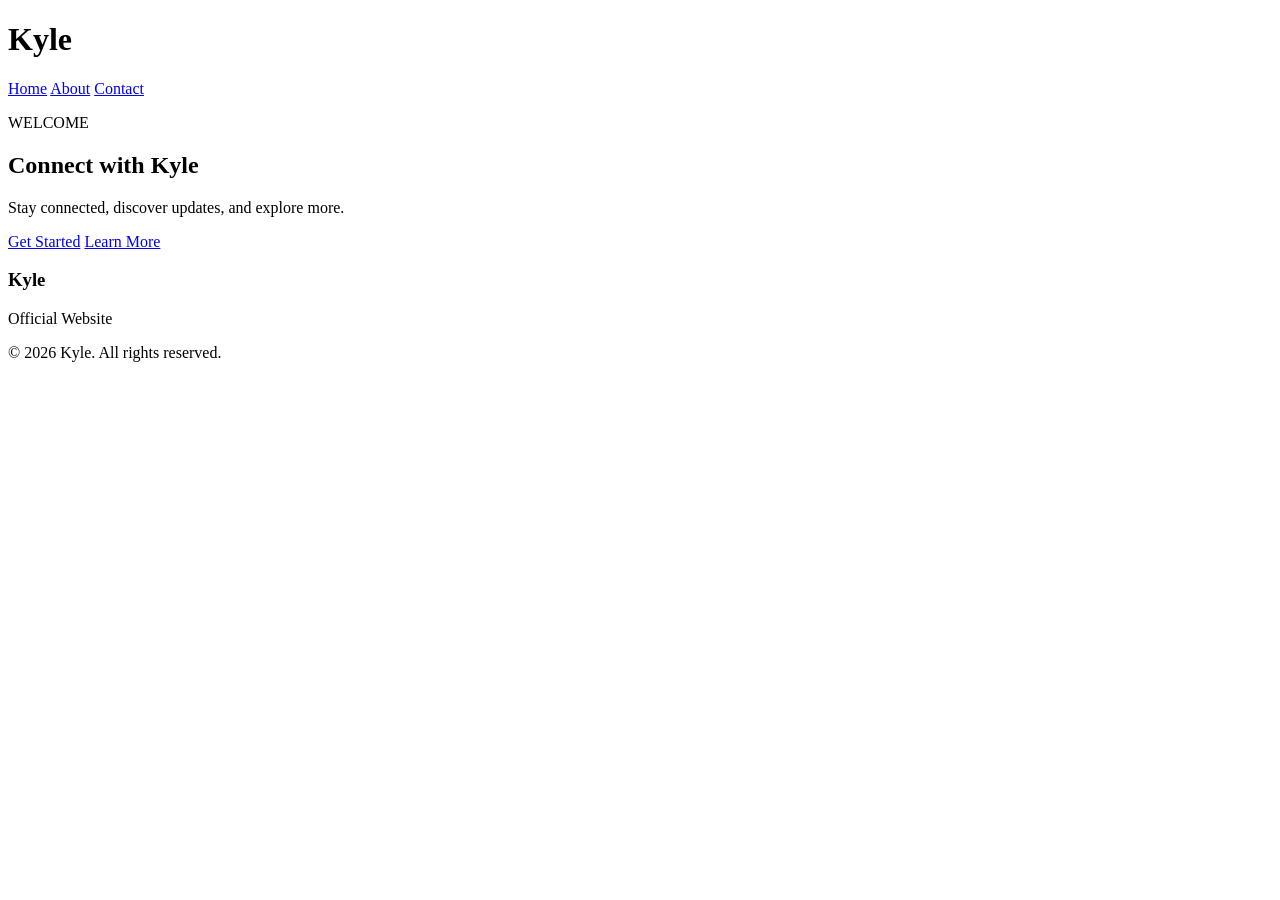
==== index.html @ f7b6e39c "Add initial HTML structure for Kyle's website" ====
<!DOCTYPE html>
<html lang="en">
<head>
  <meta charset="UTF-8">
  <meta name="viewport" content="width=device-width, initial-scale=1.0">
  <title>Kyle</title>
  <link rel="stylesheet" href="style.css">
</head>

<body>

  <header>
    <h1>Kyle</h1>
    <nav>
      <a href="#">Home</a>
      <a href="#">About</a>
      <a href="#">Contact</a>
    </nav>
  </header>

  <main>
    <section class="hero">
      <div class="hero-text">
        <p class="welcome">WELCOME</p>
        <h2>Connect with Kyle</h2>
        <p>
          Stay connected, discover updates, and explore more.
        </p>

        <div class="buttons">
          <a href="#" class="btn primary">Get Started</a>
          <a href="#" class="btn secondary">Learn More</a>
        </div>
      </div>

      <div class="hero-card">
        <div class="circle"></div>
        <h3>Kyle</h3>
        <p>Official Website</p>
      </div>
    </section>
  </main>

  <footer>
    <p>© 2026 Kyle. All rights reserved.</p>
  </footer>

</body>
</html>
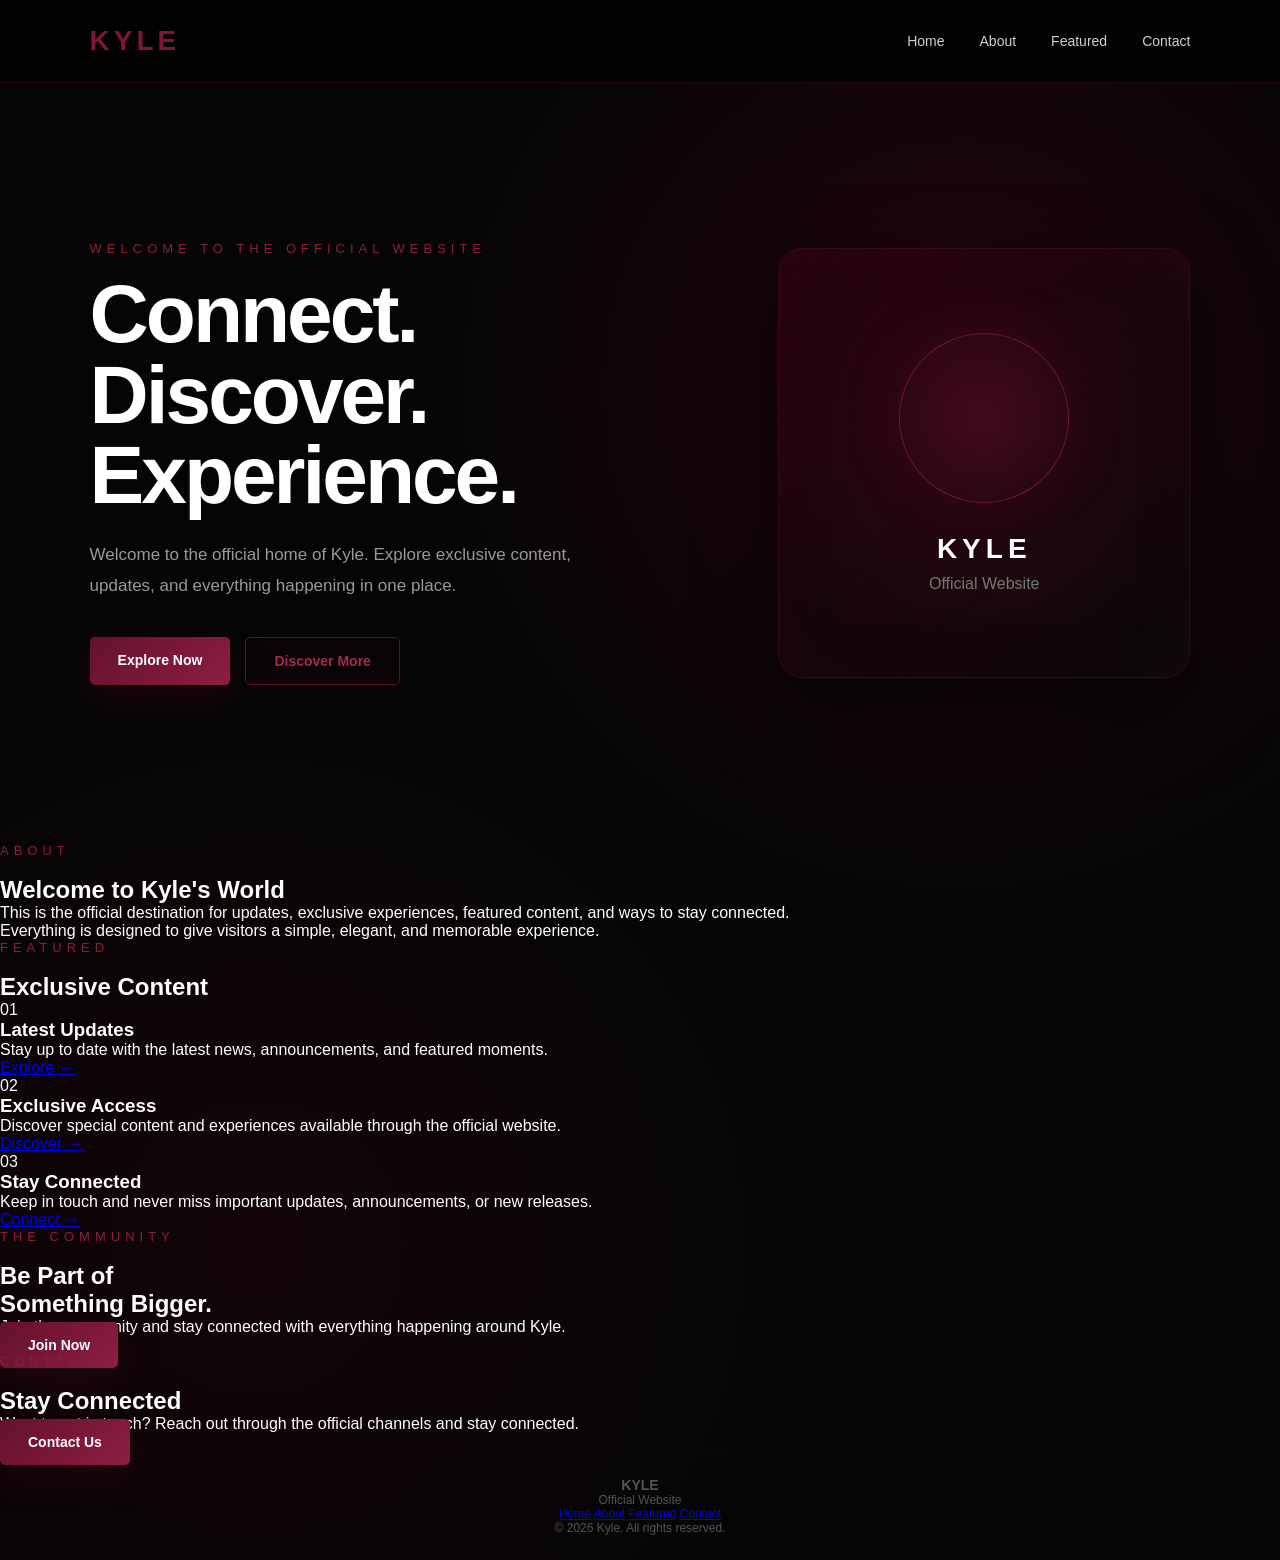
==== commit 522e818c: "Revise index.html for improved SEO and branding Updated the title and added meta description for SEO" ====
--- a/index.html
+++ b/index.html
@@ -3,47 +3,156 @@
 <head>
   <meta charset="UTF-8">
   <meta name="viewport" content="width=device-width, initial-scale=1.0">
-  <title>Kyle</title>
+  <title>Kyle | Official Website</title>
+  <meta
+    name="description"
+    content="Welcome to Kyle's official website."
+  >
   <link rel="stylesheet" href="style.css">
 </head>
-
 <body>
-
+  <!-- HEADER -->
   <header>
-    <h1>Kyle</h1>
+    <h1>KYLE</h1>
     <nav>
-      <a href="#">Home</a>
-      <a href="#">About</a>
-      <a href="#">Contact</a>
+      <a href="#home">Home</a>
+      <a href="#about">About</a>
+      <a href="#featured">Featured</a>
+      <a href="#contact">Contact</a>
     </nav>
   </header>
-
-  <main>
+  <!-- HERO -->
+  <main id="home">
     <section class="hero">
       <div class="hero-text">
-        <p class="welcome">WELCOME</p>
-        <h2>Connect with Kyle</h2>
+        <p class="welcome">WELCOME TO THE OFFICIAL WEBSITE</p>
+        <h2>
+          Connect.<br>
+          Discover.<br>
+          Experience.
+        </h2>
         <p>
-          Stay connected, discover updates, and explore more.
+          Welcome to the official home of Kyle. Explore exclusive
+          content, updates, and everything happening in one place.
         </p>
-
         <div class="buttons">
-          <a href="#" class="btn primary">Get Started</a>
-          <a href="#" class="btn secondary">Learn More</a>
+          <a href="#featured" class="btn primary">
+            Explore Now
+          </a>
+          <a href="#about" class="btn secondary">
+            Discover More
+          </a>
         </div>
       </div>
-
+      <!-- LUXURY PROFILE CARD -->
       <div class="hero-card">
         <div class="circle"></div>
-        <h3>Kyle</h3>
+        <h3>KYLE</h3>
         <p>Official Website</p>
       </div>
     </section>
   </main>
-
+  <!-- ABOUT -->
+  <section id="about" class="content-section">
+    <div class="section-heading">
+      <p class="welcome">ABOUT</p>
+      <h2>Welcome to Kyle's World</h2>
+    </div>
+    <div class="content-card">
+      <p>
+        This is the official destination for updates, exclusive
+        experiences, featured content, and ways to stay connected.
+      </p>
+      <p>
+        Everything is designed to give visitors a simple,
+        elegant, and memorable experience.
+      </p>
+    </div>
+  </section>
+  <!-- FEATURED -->
+  <section id="featured" class="content-section">
+    <div class="section-heading">
+      <p class="welcome">FEATURED</p>
+      <h2>Exclusive Content</h2>
+    </div>
+    <div class="feature-grid">
+      <div class="feature-card">
+        <span>01</span>
+        <h3>Latest Updates</h3>
+        <p>
+          Stay up to date with the latest news, announcements,
+          and featured moments.
+        </p>
+        <a href="#">Explore →</a>
+      </div>
+      <div class="feature-card">
+        <span>02</span>
+        <h3>Exclusive Access</h3>
+        <p>
+          Discover special content and experiences available
+          through the official website.
+        </p>
+        <a href="#">Discover →</a>
+      </div>
+      <div class="feature-card">
+        <span>03</span>
+        <h3>Stay Connected</h3>
+        <p>
+          Keep in touch and never miss important updates,
+          announcements, or new releases.
+        </p>
+        <a href="#contact">Connect →</a>
+      </div>
+    </div>
+  </section>
+  <!-- COMMUNITY -->
+  <section class="community">
+    <div class="community-box">
+      <p class="welcome">THE COMMUNITY</p>
+      <h2>
+        Be Part of<br>
+        Something Bigger.
+      </h2>
+      <p>
+        Join the community and stay connected with everything
+        happening around Kyle.
+      </p>
+      <a href="#contact" class="btn primary">
+        Join Now
+      </a>
+    </div>
+  </section>
+  <!-- CONTACT -->
+  <section id="contact" class="content-section">
+    <div class="section-heading">
+      <p class="welcome">CONTACT</p>
+      <h2>Stay Connected</h2>
+    </div>
+    <div class="contact-card">
+      <p>
+        Want to get in touch? Reach out through the official
+        channels and stay connected.
+      </p>
+      <a href="mailto:contact@example.com" class="btn primary">
+        Contact Us
+      </a>
+    </div>
+  </section>
+  <!-- FOOTER -->
   <footer>
-    <p>© 2026 Kyle. All rights reserved.</p>
+    <h3>KYLE</h3>
+    <p>
+      Official Website
+    </p>
+    <div class="footer-links">
+      <a href="#home">Home</a>
+      <a href="#about">About</a>
+      <a href="#featured">Featured</a>
+      <a href="#contact">Contact</a>
+    </div>
+    <p class="copyright">
+      © 2026 Kyle. All rights reserved.
+    </p>
   </footer>
-
 </body>
 </html>
--- a/style.css
+++ b/style.css
@@ -0,0 +1,237 @@
+* {
+  margin: 0;
+  padding: 0;
+  box-sizing: border-box;
+}
+
+body {
+  font-family: Arial, Helvetica, sans-serif;
+  background:
+    radial-gradient(circle at 75% 25%, rgba(75, 5, 25, 0.45), transparent 35%),
+    radial-gradient(circle at 20% 80%, rgba(45, 3, 18, 0.35), transparent 35%),
+    #050505;
+  color: #fff;
+  min-height: 100vh;
+}
+
+/* HEADER */
+
+header {
+  width: 100%;
+  padding: 25px 7%;
+  display: flex;
+  justify-content: space-between;
+  align-items: center;
+  background: rgba(3, 3, 3, 0.88);
+  border-bottom: 1px solid rgba(105, 15, 45, 0.35);
+  backdrop-filter: blur(18px);
+}
+
+header h1 {
+  font-size: 28px;
+  letter-spacing: 4px;
+  color: #7d1638;
+}
+
+nav {
+  display: flex;
+  gap: 35px;
+}
+
+nav a {
+  color: #d0d0d0;
+  text-decoration: none;
+  font-size: 14px;
+  transition: 0.3s;
+}
+
+nav a:hover {
+  color: #9d244b;
+}
+
+/* HERO */
+
+main {
+  min-height: calc(100vh - 140px);
+  display: flex;
+  align-items: center;
+}
+
+.hero {
+  width: 86%;
+  max-width: 1200px;
+  margin: auto;
+  display: grid;
+  grid-template-columns: 1.2fr 0.8fr;
+  gap: 70px;
+  align-items: center;
+}
+
+.welcome {
+  color: #8e1d43;
+  font-size: 13px;
+  letter-spacing: 5px;
+  margin-bottom: 18px;
+}
+
+.hero h2 {
+  font-size: clamp(48px, 7vw, 82px);
+  line-height: 0.98;
+  margin-bottom: 25px;
+  letter-spacing: -3px;
+}
+
+.hero-text > p:not(.welcome) {
+  max-width: 500px;
+  color: #999;
+  font-size: 17px;
+  line-height: 1.8;
+}
+
+/* BUTTONS */
+
+.buttons {
+  display: flex;
+  gap: 15px;
+  margin-top: 35px;
+}
+
+.btn {
+  text-decoration: none;
+  padding: 15px 28px;
+  border-radius: 5px;
+  font-size: 14px;
+  font-weight: bold;
+  transition: 0.3s;
+}
+
+.primary {
+  background: linear-gradient(135deg, #64112f, #8e1d43);
+  color: #fff;
+  box-shadow: 0 12px 35px rgba(80, 5, 30, 0.35);
+}
+
+.primary:hover {
+  transform: translateY(-3px);
+  box-shadow: 0 18px 40px rgba(100, 10, 40, 0.5);
+}
+
+.secondary {
+  border: 1px solid rgba(126, 22, 56, 0.7);
+  color: #a52a50;
+  background: rgba(80, 5, 30, 0.08);
+}
+
+.secondary:hover {
+  background: rgba(100, 10, 40, 0.18);
+}
+
+/* LUXURY CARD */
+
+.hero-card {
+  position: relative;
+  min-height: 430px;
+  border: 1px solid rgba(100, 15, 40, 0.45);
+  border-radius: 25px;
+  background:
+    linear-gradient(
+      145deg,
+      rgba(70, 5, 25, 0.32),
+      rgba(10, 10, 10, 0.8)
+    );
+  backdrop-filter: blur(20px);
+  display: flex;
+  flex-direction: column;
+  align-items: center;
+  justify-content: center;
+  overflow: hidden;
+  box-shadow:
+    0 30px 80px rgba(0, 0, 0, 0.65),
+    inset 0 0 60px rgba(80, 5, 30, 0.12);
+}
+
+.hero-card::before {
+  content: "";
+  position: absolute;
+  width: 320px;
+  height: 320px;
+  border-radius: 50%;
+  background: rgba(100, 10, 40, 0.12);
+  filter: blur(45px);
+}
+
+.circle {
+  width: 170px;
+  height: 170px;
+  border-radius: 50%;
+  border: 1px solid rgba(145, 30, 65, 0.7);
+  background:
+    radial-gradient(
+      circle,
+      rgba(120, 20, 55, 0.35),
+      rgba(20, 3, 10, 0.1)
+    );
+  box-shadow:
+    0 0 55px rgba(100, 10, 40, 0.25);
+  margin-bottom: 30px;
+  position: relative;
+}
+
+.hero-card h3 {
+  font-size: 28px;
+  letter-spacing: 5px;
+  color: #fff;
+  position: relative;
+}
+
+.hero-card p {
+  color: #777;
+  margin-top: 10px;
+  position: relative;
+}
+
+/* FOOTER */
+
+footer {
+  text-align: center;
+  padding: 25px;
+  color: #555;
+  font-size: 12px;
+  border-top: 1px solid rgba(90, 10, 35, 0.18);
+}
+
+/* MOBILE */
+
+@media (max-width: 800px) {
+
+  header {
+    padding: 20px 5%;
+  }
+
+  nav {
+    gap: 15px;
+  }
+
+  nav a {
+    font-size: 12px;
+  }
+
+  .hero {
+    width: 90%;
+    grid-template-columns: 1fr;
+    gap: 50px;
+    padding: 70px 0;
+  }
+
+  .hero h2 {
+    font-size: 52px;
+  }
+
+  .hero-card {
+    min-height: 350px;
+  }
+
+  .buttons {
+    flex-wrap: wrap;
+  }
+}
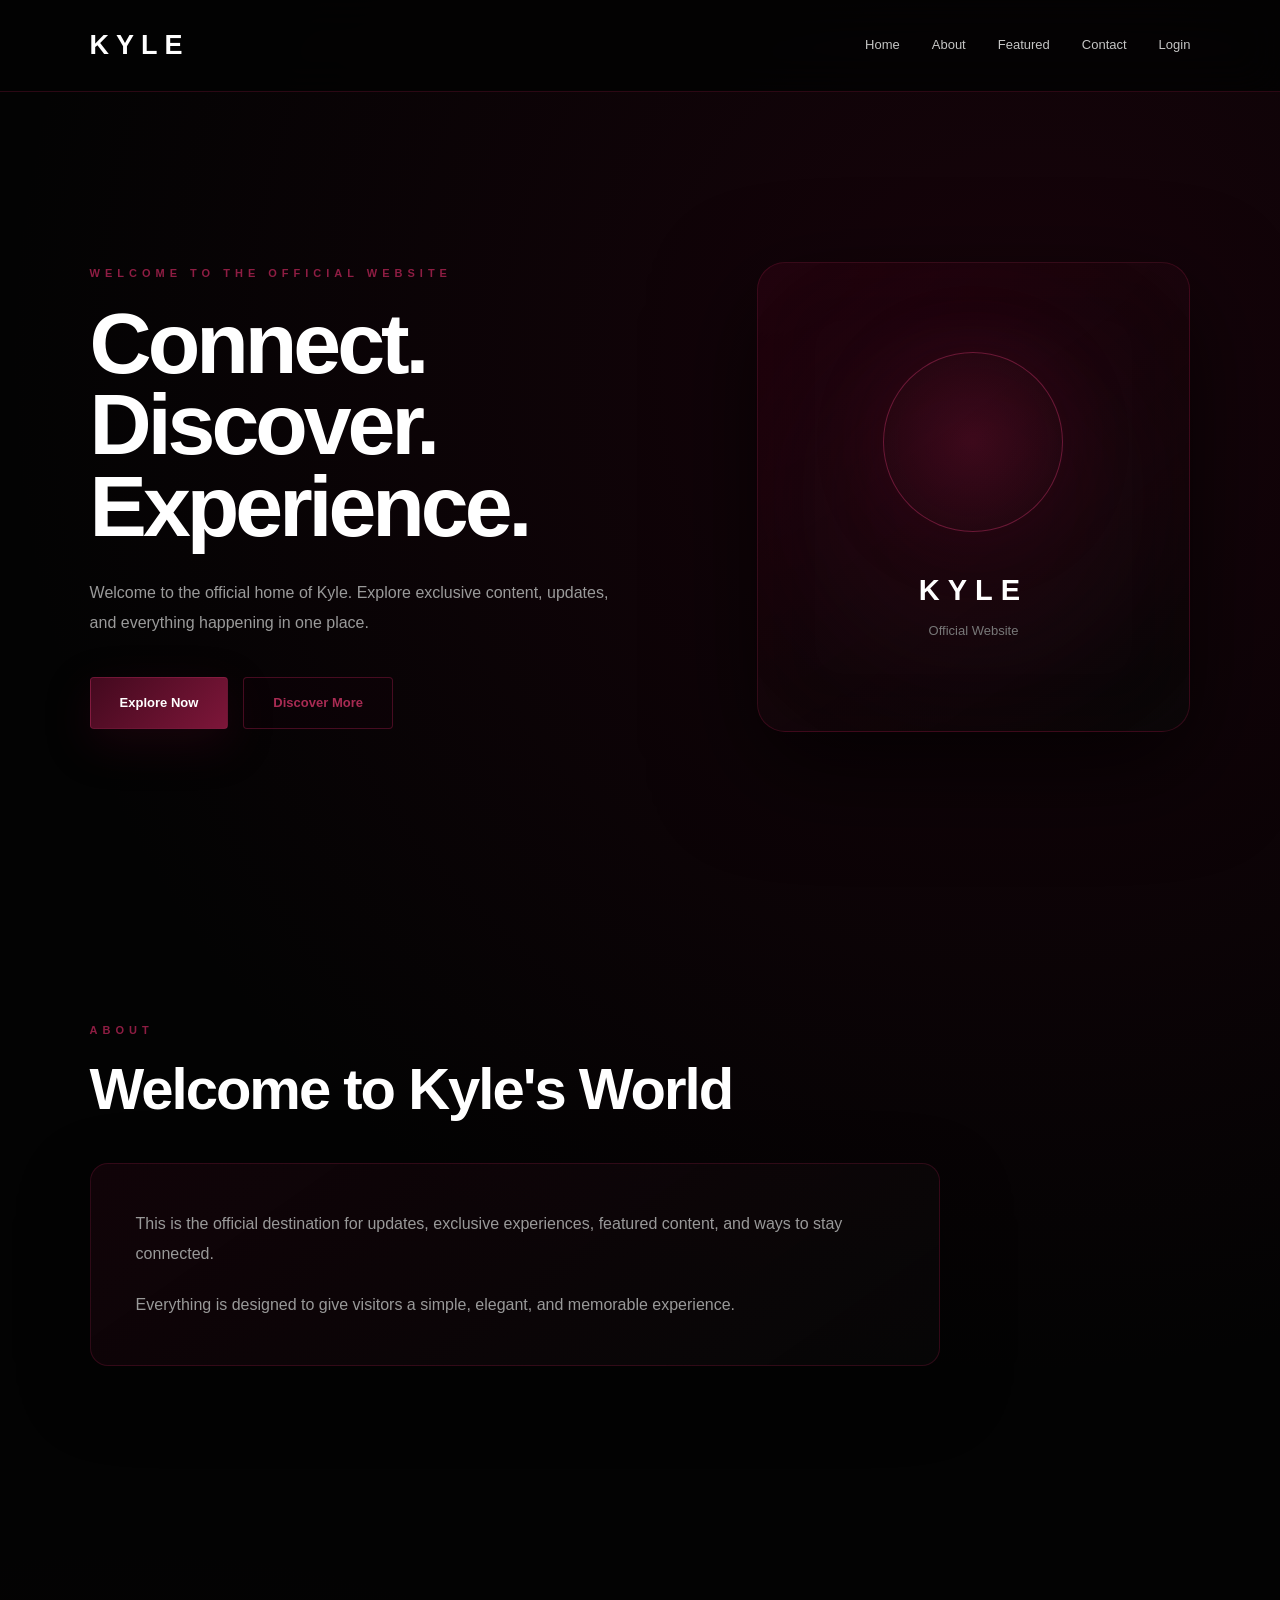
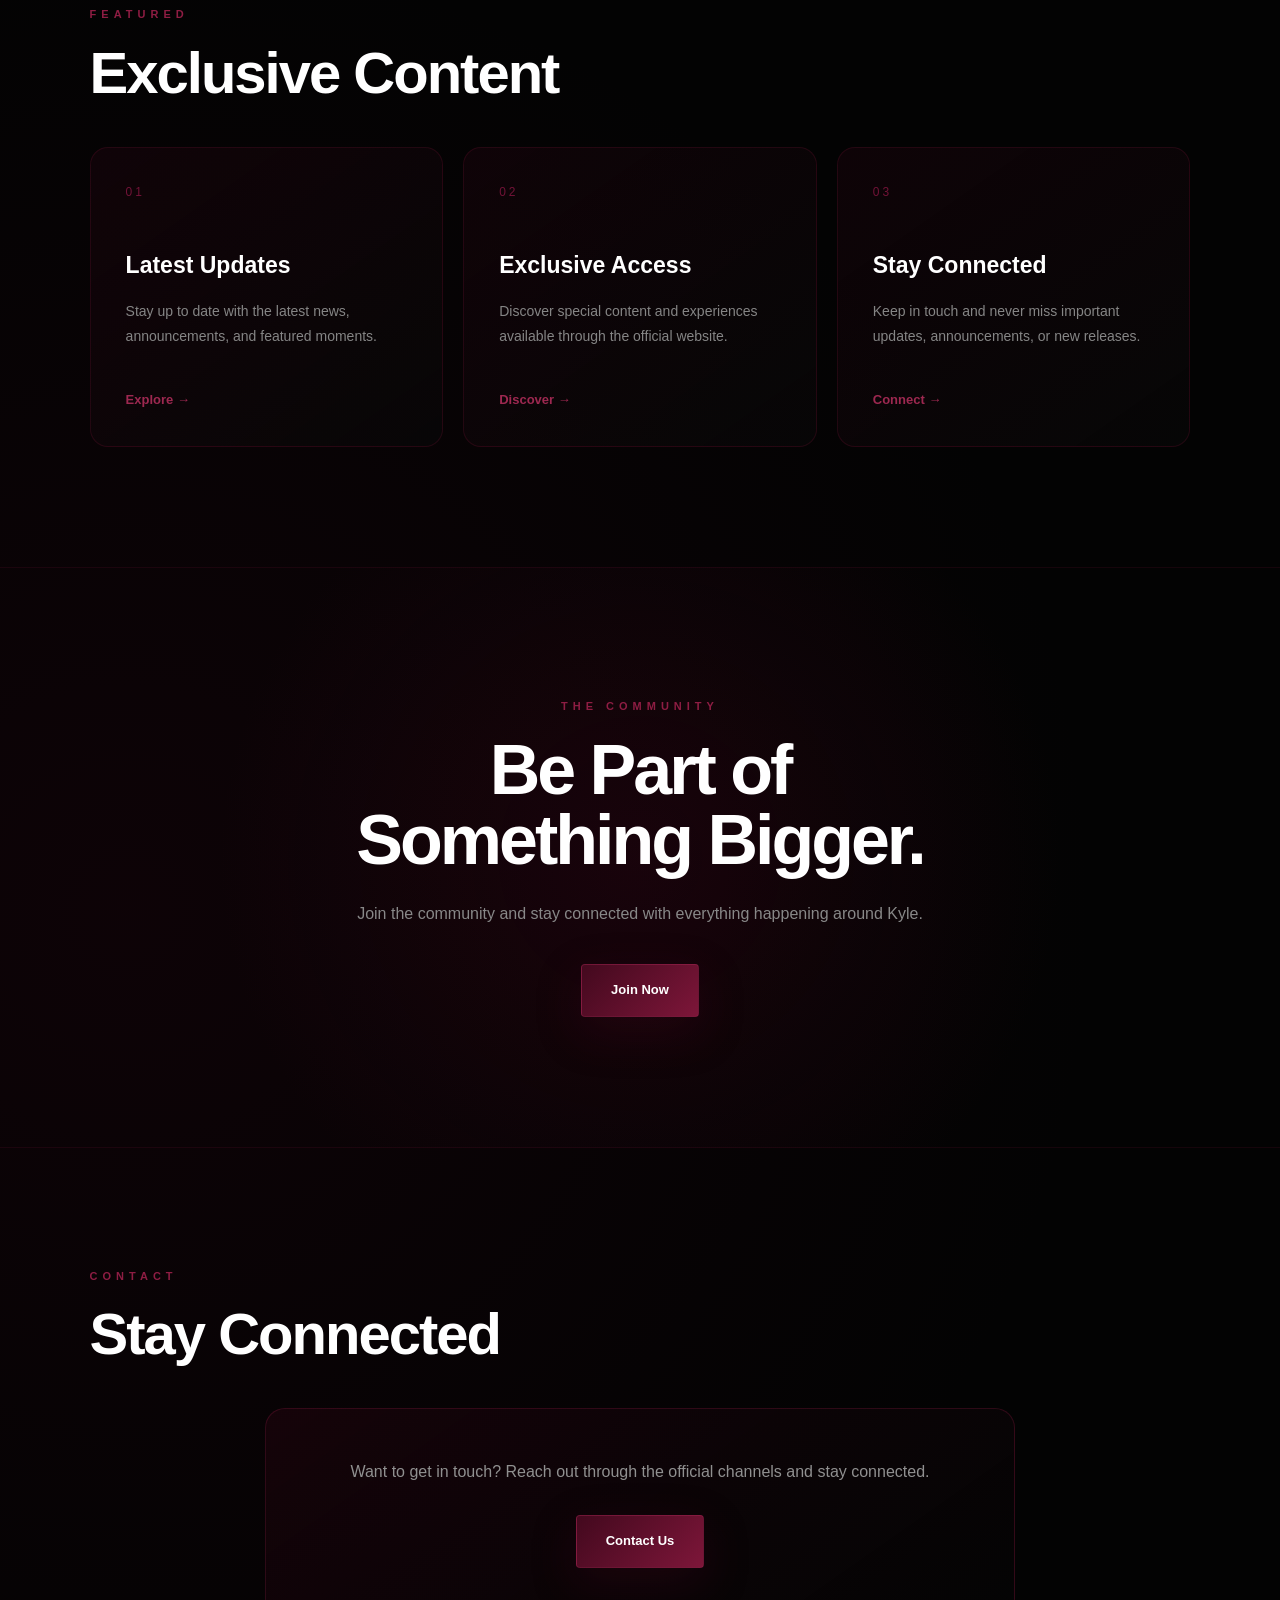
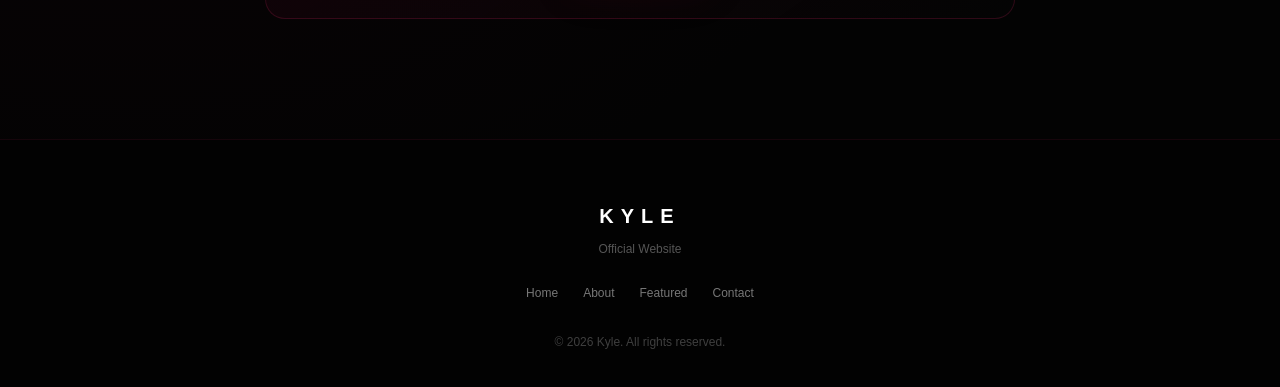
==== commit 184437c4: "Add Login link to navigation" ====
--- a/index.html
+++ b/index.html
@@ -19,6 +19,7 @@
       <a href="#about">About</a>
       <a href="#featured">Featured</a>
       <a href="#contact">Contact</a>
+      <a href="login.html">Login</a>
     </nav>
   </header>
   <!-- HERO -->
--- a/style.css
+++ b/style.css
@@ -2,236 +2,676 @@
   margin: 0;
   padding: 0;
   box-sizing: border-box;
+  scroll-behavior: smooth;
+}
+
+:root {
+  --black: #030303;
+  --black-soft: #080808;
+  --wine: #3d071b;
+  --wine-light: #68112f;
+  --wine-bright: #8d1d45;
+  --text: #ffffff;
+  --muted: #9a9a9a;
+  --border: rgba(120, 20, 55, 0.35);
 }
 
 body {
   font-family: Arial, Helvetica, sans-serif;
   background:
-    radial-gradient(circle at 75% 25%, rgba(75, 5, 25, 0.45), transparent 35%),
-    radial-gradient(circle at 20% 80%, rgba(45, 3, 18, 0.35), transparent 35%),
-    #050505;
-  color: #fff;
-  min-height: 100vh;
-}
-
-/* HEADER */
+    radial-gradient(
+      circle at 80% 10%,
+      rgba(75, 5, 30, 0.28),
+      transparent 30%
+    ),
+    radial-gradient(
+      circle at 10% 70%,
+      rgba(55, 3, 22, 0.2),
+      transparent 35%
+    ),
+    var(--black);
+  color: var(--text);
+  line-height: 1.6;
+  overflow-x: hidden;
+}
+
+/* =========================
+   HEADER
+========================= */
 
 header {
+  position: sticky;
+  top: 0;
+  z-index: 1000;
+
   width: 100%;
-  padding: 25px 7%;
+  padding: 24px 7%;
+
   display: flex;
   justify-content: space-between;
   align-items: center;
+
   background: rgba(3, 3, 3, 0.88);
-  border-bottom: 1px solid rgba(105, 15, 45, 0.35);
-  backdrop-filter: blur(18px);
+  backdrop-filter: blur(20px);
+
+  border-bottom: 1px solid var(--border);
 }
 
 header h1 {
-  font-size: 28px;
-  letter-spacing: 4px;
-  color: #7d1638;
+  color: #ffffff;
+  font-size: 27px;
+  letter-spacing: 7px;
+  font-weight: 700;
 }
 
 nav {
   display: flex;
-  gap: 35px;
+  gap: 32px;
 }
 
 nav a {
-  color: #d0d0d0;
+  color: #c5c5c5;
   text-decoration: none;
-  font-size: 14px;
-  transition: 0.3s;
+  font-size: 13px;
+  transition: 0.3s ease;
 }
 
 nav a:hover {
-  color: #9d244b;
-}
-
-/* HERO */
+  color: #9d2850;
+}
+
+/* =========================
+   HERO
+========================= */
 
 main {
-  min-height: calc(100vh - 140px);
+  min-height: 90vh;
+
   display: flex;
   align-items: center;
 }
 
 .hero {
   width: 86%;
-  max-width: 1200px;
+  max-width: 1250px;
+
   margin: auto;
+
   display: grid;
-  grid-template-columns: 1.2fr 0.8fr;
-  gap: 70px;
+  grid-template-columns: 1.15fr 0.85fr;
+
+  gap: 80px;
   align-items: center;
 }
 
 .welcome {
   color: #8e1d43;
-  font-size: 13px;
+
+  font-size: 11px;
+  font-weight: 700;
+
   letter-spacing: 5px;
-  margin-bottom: 18px;
+
+  margin-bottom: 20px;
 }
 
 .hero h2 {
-  font-size: clamp(48px, 7vw, 82px);
-  line-height: 0.98;
-  margin-bottom: 25px;
-  letter-spacing: -3px;
+  font-size: clamp(48px, 7vw, 86px);
+
+  line-height: 0.95;
+
+  letter-spacing: -4px;
+
+  margin-bottom: 30px;
 }
 
 .hero-text > p:not(.welcome) {
-  max-width: 500px;
-  color: #999;
-  font-size: 17px;
-  line-height: 1.8;
-}
-
-/* BUTTONS */
+  max-width: 520px;
+
+  color: var(--muted);
+
+  font-size: 16px;
+
+  line-height: 1.9;
+}
+
+/* =========================
+   BUTTONS
+========================= */
 
 .buttons {
   display: flex;
   gap: 15px;
-  margin-top: 35px;
+
+  margin-top: 38px;
 }
 
 .btn {
+  display: inline-block;
+
+  padding: 15px 29px;
+
+  border-radius: 4px;
+
   text-decoration: none;
-  padding: 15px 28px;
-  border-radius: 5px;
-  font-size: 14px;
-  font-weight: bold;
-  transition: 0.3s;
+
+  font-size: 13px;
+  font-weight: 700;
+
+  transition: 0.35s ease;
 }
 
 .primary {
-  background: linear-gradient(135deg, #64112f, #8e1d43);
-  color: #fff;
-  box-shadow: 0 12px 35px rgba(80, 5, 30, 0.35);
+  color: white;
+
+  background:
+    linear-gradient(
+      135deg,
+      #43091e,
+      #7d1639
+    );
+
+  border: 1px solid rgba(145, 35, 75, 0.45);
+
+  box-shadow:
+    0 15px 45px rgba(70, 5, 30, 0.3);
 }
 
 .primary:hover {
-  transform: translateY(-3px);
-  box-shadow: 0 18px 40px rgba(100, 10, 40, 0.5);
+  transform: translateY(-4px);
+
+  background:
+    linear-gradient(
+      135deg,
+      #5a0c28,
+      #941e49
+    );
+
+  box-shadow:
+    0 20px 55px rgba(100, 10, 45, 0.4);
 }
 
 .secondary {
-  border: 1px solid rgba(126, 22, 56, 0.7);
-  color: #a52a50;
-  background: rgba(80, 5, 30, 0.08);
+  color: #a82b53;
+
+  background: rgba(60, 5, 25, 0.08);
+
+  border: 1px solid rgba(120, 20, 55, 0.55);
 }
 
 .secondary:hover {
-  background: rgba(100, 10, 40, 0.18);
-}
-
-/* LUXURY CARD */
+  background: rgba(100, 10, 45, 0.16);
+
+  transform: translateY(-4px);
+}
+
+/* =========================
+   HERO CARD
+========================= */
 
 .hero-card {
+  min-height: 470px;
+
   position: relative;
-  min-height: 430px;
-  border: 1px solid rgba(100, 15, 40, 0.45);
-  border-radius: 25px;
+
+  display: flex;
+  flex-direction: column;
+
+  justify-content: center;
+  align-items: center;
+
+  overflow: hidden;
+
+  border-radius: 28px;
+
+  border: 1px solid rgba(115, 18, 52, 0.4);
+
   background:
     linear-gradient(
       145deg,
-      rgba(70, 5, 25, 0.32),
-      rgba(10, 10, 10, 0.8)
-    );
-  backdrop-filter: blur(20px);
+      rgba(75, 5, 30, 0.25),
+      rgba(8, 8, 8, 0.9)
+    );
+
+  box-shadow:
+    0 35px 100px rgba(0, 0, 0, 0.7),
+    inset 0 0 70px rgba(75, 5, 30, 0.08);
+}
+
+.hero-card::before {
+  content: "";
+
+  position: absolute;
+
+  width: 350px;
+  height: 350px;
+
+  border-radius: 50%;
+
+  background: rgba(100, 10, 45, 0.12);
+
+  filter: blur(55px);
+}
+
+.circle {
+  width: 180px;
+  height: 180px;
+
+  border-radius: 50%;
+
+  position: relative;
+
+  margin-bottom: 35px;
+
+  border: 1px solid rgba(145, 35, 75, 0.65);
+
+  background:
+    radial-gradient(
+      circle,
+      rgba(115, 18, 52, 0.35),
+      rgba(5, 5, 5, 0.1)
+    );
+
+  box-shadow:
+    0 0 70px rgba(100, 10, 45, 0.22);
+}
+
+.hero-card h3 {
+  position: relative;
+
+  font-size: 29px;
+
+  letter-spacing: 8px;
+}
+
+.hero-card p {
+  position: relative;
+
+  color: #777;
+
+  margin-top: 8px;
+
+  font-size: 13px;
+}
+
+/* =========================
+   GENERAL SECTIONS
+========================= */
+
+.content-section {
+  width: 86%;
+  max-width: 1200px;
+
+  margin: auto;
+
+  padding: 120px 0;
+}
+
+.section-heading {
+  margin-bottom: 45px;
+}
+
+.section-heading h2 {
+  font-size: clamp(35px, 5vw, 58px);
+
+  letter-spacing: -2px;
+
+  line-height: 1;
+}
+
+/* =========================
+   ABOUT CARD
+========================= */
+
+.content-card {
+  max-width: 850px;
+
+  padding: 45px;
+
+  border-radius: 18px;
+
+  background:
+    linear-gradient(
+      145deg,
+      rgba(65, 5, 27, 0.22),
+      rgba(8, 8, 8, 0.75)
+    );
+
+  border: 1px solid var(--border);
+
+  box-shadow:
+    0 25px 70px rgba(0, 0, 0, 0.4);
+}
+
+.content-card p {
+  color: #999;
+
+  font-size: 16px;
+
+  line-height: 1.9;
+
+  margin-bottom: 20px;
+}
+
+.content-card p:last-child {
+  margin-bottom: 0;
+}
+
+/* =========================
+   FEATURE GRID
+========================= */
+
+.feature-grid {
+  display: grid;
+
+  grid-template-columns:
+    repeat(3, 1fr);
+
+  gap: 20px;
+}
+
+.feature-card {
+  min-height: 300px;
+
+  padding: 35px;
+
   display: flex;
   flex-direction: column;
-  align-items: center;
+
+  border-radius: 18px;
+
+  background:
+    linear-gradient(
+      145deg,
+      rgba(60, 5, 25, 0.2),
+      rgba(8, 8, 8, 0.75)
+    );
+
+  border: 1px solid rgba(100, 15, 45, 0.3);
+
+  transition: 0.35s ease;
+}
+
+.feature-card:hover {
+  transform: translateY(-8px);
+
+  border-color:
+    rgba(140, 30, 70, 0.6);
+
+  box-shadow:
+    0 25px 70px rgba(55, 3, 25, 0.3);
+}
+
+.feature-card span {
+  color: #711337;
+
+  font-size: 12px;
+
+  letter-spacing: 3px;
+
+  margin-bottom: 45px;
+}
+
+.feature-card h3 {
+  font-size: 23px;
+
+  margin-bottom: 15px;
+}
+
+.feature-card p {
+  color: #858585;
+
+  font-size: 14px;
+
+  line-height: 1.8;
+
+  margin-bottom: 25px;
+}
+
+.feature-card a {
+  margin-top: auto;
+
+  color: #9d2850;
+
+  text-decoration: none;
+
+  font-size: 13px;
+
+  font-weight: bold;
+}
+
+/* =========================
+   COMMUNITY
+========================= */
+
+.community {
+  width: 100%;
+
+  padding: 130px 7%;
+
+  background:
+    radial-gradient(
+      circle at center,
+      rgba(75, 5, 30, 0.25),
+      transparent 60%
+    );
+
+  border-top:
+    1px solid rgba(100, 15, 45, 0.2);
+
+  border-bottom:
+    1px solid rgba(100, 15, 45, 0.2);
+}
+
+.community-box {
+  max-width: 900px;
+
+  margin: auto;
+
+  text-align: center;
+}
+
+.community-box h2 {
+  font-size: clamp(42px, 6vw, 70px);
+
+  line-height: 1;
+
+  letter-spacing: -3px;
+
+  margin-bottom: 25px;
+}
+
+.community-box > p:not(.welcome) {
+  max-width: 600px;
+
+  margin: 0 auto 35px;
+
+  color: #888;
+
+  line-height: 1.8;
+}
+
+/* =========================
+   CONTACT
+========================= */
+
+.contact-card {
+  max-width: 750px;
+
+  padding: 50px;
+
+  text-align: center;
+
+  margin: auto;
+
+  border-radius: 20px;
+
+  background:
+    linear-gradient(
+      145deg,
+      rgba(70, 5, 28, 0.22),
+      rgba(5, 5, 5, 0.8)
+    );
+
+  border: 1px solid var(--border);
+}
+
+.contact-card p {
+  color: #909090;
+
+  margin-bottom: 30px;
+}
+
+/* =========================
+   FOOTER
+========================= */
+
+footer {
+  padding: 60px 7% 35px;
+
+  text-align: center;
+
+  background: #020202;
+
+  border-top:
+    1px solid rgba(100, 15, 45, 0.2);
+}
+
+footer h3 {
+  letter-spacing: 7px;
+
+  font-size: 20px;
+
+  margin-bottom: 8px;
+}
+
+footer > p {
+  color: #555;
+
+  font-size: 12px;
+}
+
+.footer-links {
+  display: flex;
+
   justify-content: center;
-  overflow: hidden;
-  box-shadow:
-    0 30px 80px rgba(0, 0, 0, 0.65),
-    inset 0 0 60px rgba(80, 5, 30, 0.12);
-}
-
-.hero-card::before {
-  content: "";
-  position: absolute;
-  width: 320px;
-  height: 320px;
-  border-radius: 50%;
-  background: rgba(100, 10, 40, 0.12);
-  filter: blur(45px);
-}
-
-.circle {
-  width: 170px;
-  height: 170px;
-  border-radius: 50%;
-  border: 1px solid rgba(145, 30, 65, 0.7);
-  background:
-    radial-gradient(
-      circle,
-      rgba(120, 20, 55, 0.35),
-      rgba(20, 3, 10, 0.1)
-    );
-  box-shadow:
-    0 0 55px rgba(100, 10, 40, 0.25);
-  margin-bottom: 30px;
-  position: relative;
-}
-
-.hero-card h3 {
-  font-size: 28px;
-  letter-spacing: 5px;
-  color: #fff;
-  position: relative;
-}
-
-.hero-card p {
+
+  gap: 25px;
+
+  margin: 25px 0;
+}
+
+.footer-links a {
   color: #777;
-  margin-top: 10px;
-  position: relative;
-}
-
-/* FOOTER */
-
-footer {
-  text-align: center;
-  padding: 25px;
-  color: #555;
+
   font-size: 12px;
-  border-top: 1px solid rgba(90, 10, 35, 0.18);
-}
-
-/* MOBILE */
-
-@media (max-width: 800px) {
+
+  text-decoration: none;
+
+  transition: 0.3s;
+}
+
+.footer-links a:hover {
+  color: #9d2850;
+}
+
+footer .copyright {
+  color: #3f3f3f;
+
+  margin-top: 30px;
+}
+
+/* =========================
+   MOBILE
+========================= */
+
+@media (max-width: 850px) {
 
   header {
     padding: 20px 5%;
   }
 
+  header h1 {
+    font-size: 21px;
+
+    letter-spacing: 5px;
+  }
+
   nav {
     gap: 15px;
   }
 
   nav a {
-    font-size: 12px;
+    font-size: 11px;
+  }
+
+  main {
+    min-height: auto;
   }
 
   .hero {
     width: 90%;
+
     grid-template-columns: 1fr;
-    gap: 50px;
-    padding: 70px 0;
+
+    gap: 55px;
+
+    padding: 90px 0;
   }
 
   .hero h2 {
-    font-size: 52px;
+    font-size: 54px;
+
+    letter-spacing: -3px;
   }
 
   .hero-card {
-    min-height: 350px;
+    min-height: 380px;
+  }
+
+  .content-section {
+    width: 90%;
+
+    padding: 90px 0;
+  }
+
+  .feature-grid {
+    grid-template-columns: 1fr;
+  }
+
+  .community {
+    padding: 100px 5%;
+  }
+
+  .contact-card {
+    padding: 35px 25px;
+  }
+}
+
+/* =========================
+   SMALL PHONES
+========================= */
+
+@media (max-width: 500px) {
+
+  nav a:nth-child(3),
+  nav a:nth-child(4) {
+    display: none;
+  }
+
+  .hero h2 {
+    font-size: 46px;
   }
 
   .buttons {
-    flex-wrap: wrap;
-  }
-}
+    flex-direction: column;
+  }
+
+  .btn {
+    text-align: center;
+  }
+
+  .content-card {
+    padding: 30px;
+  }
+}
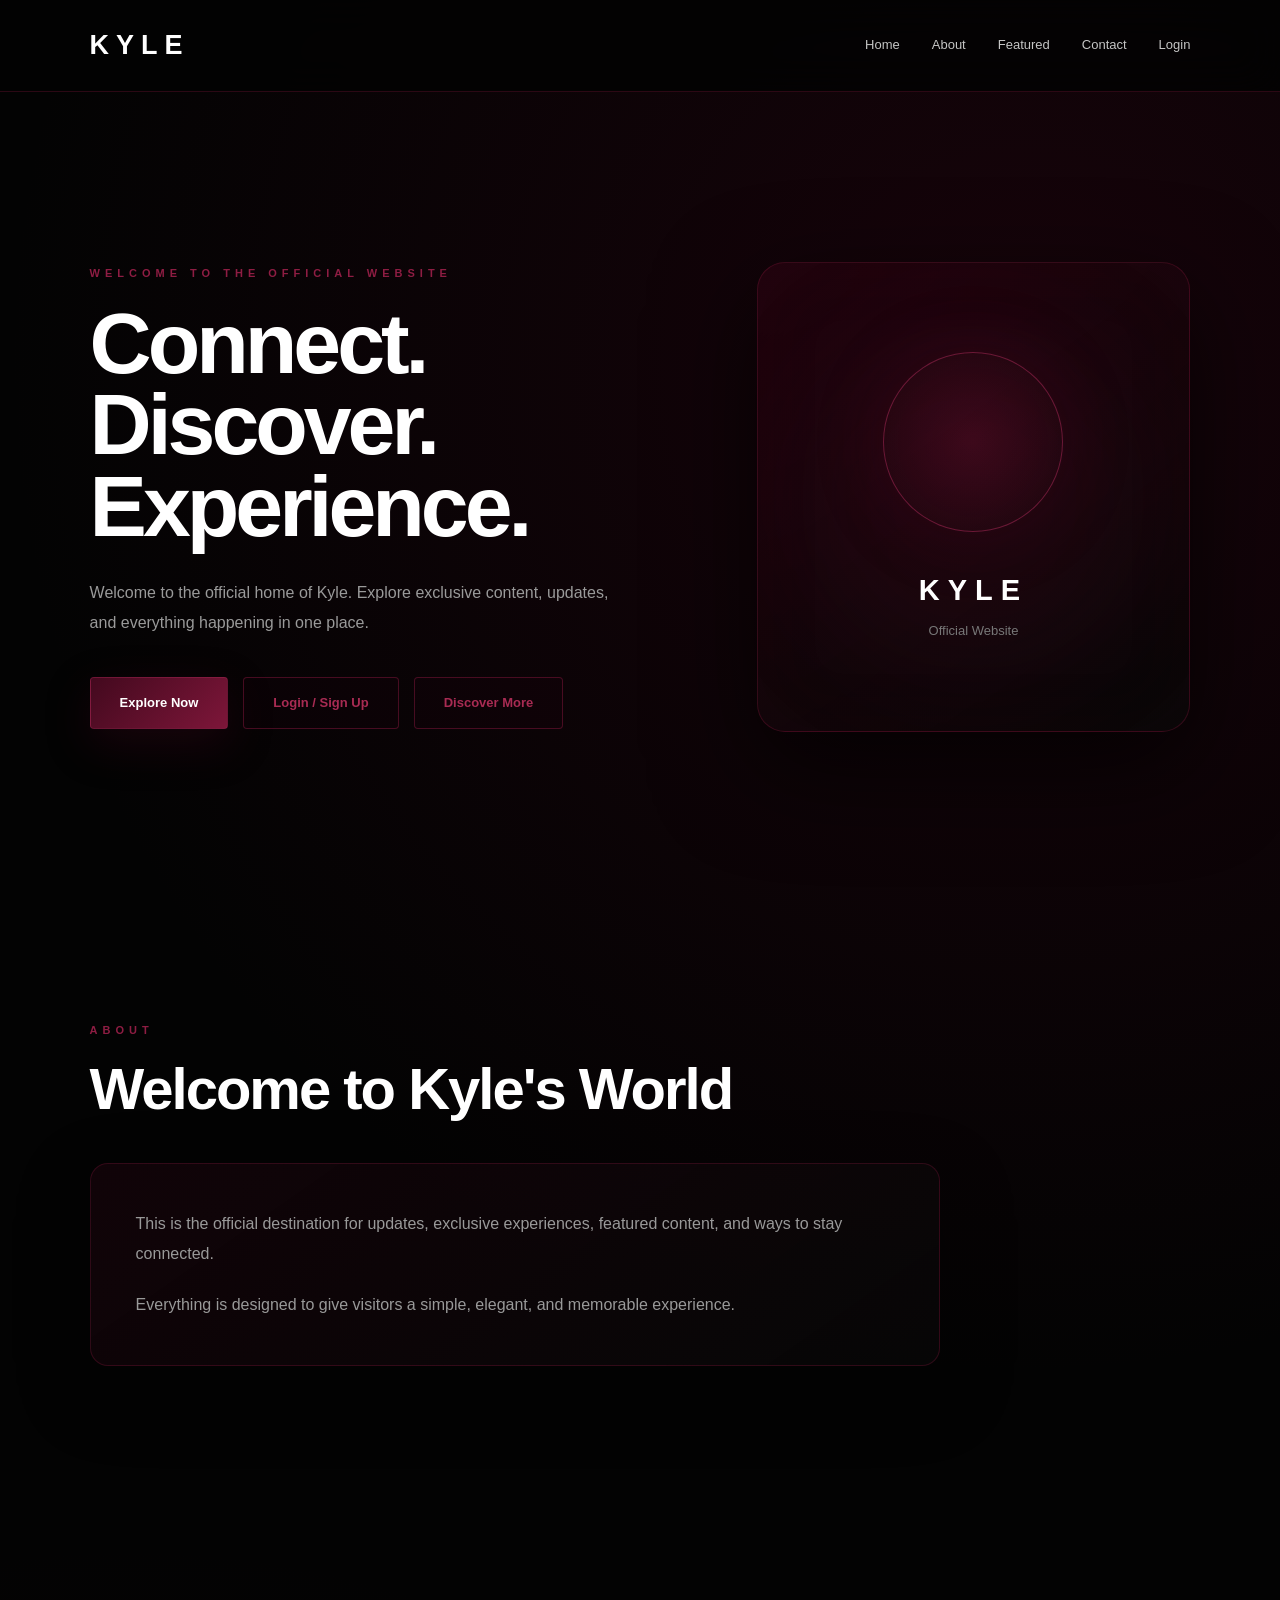
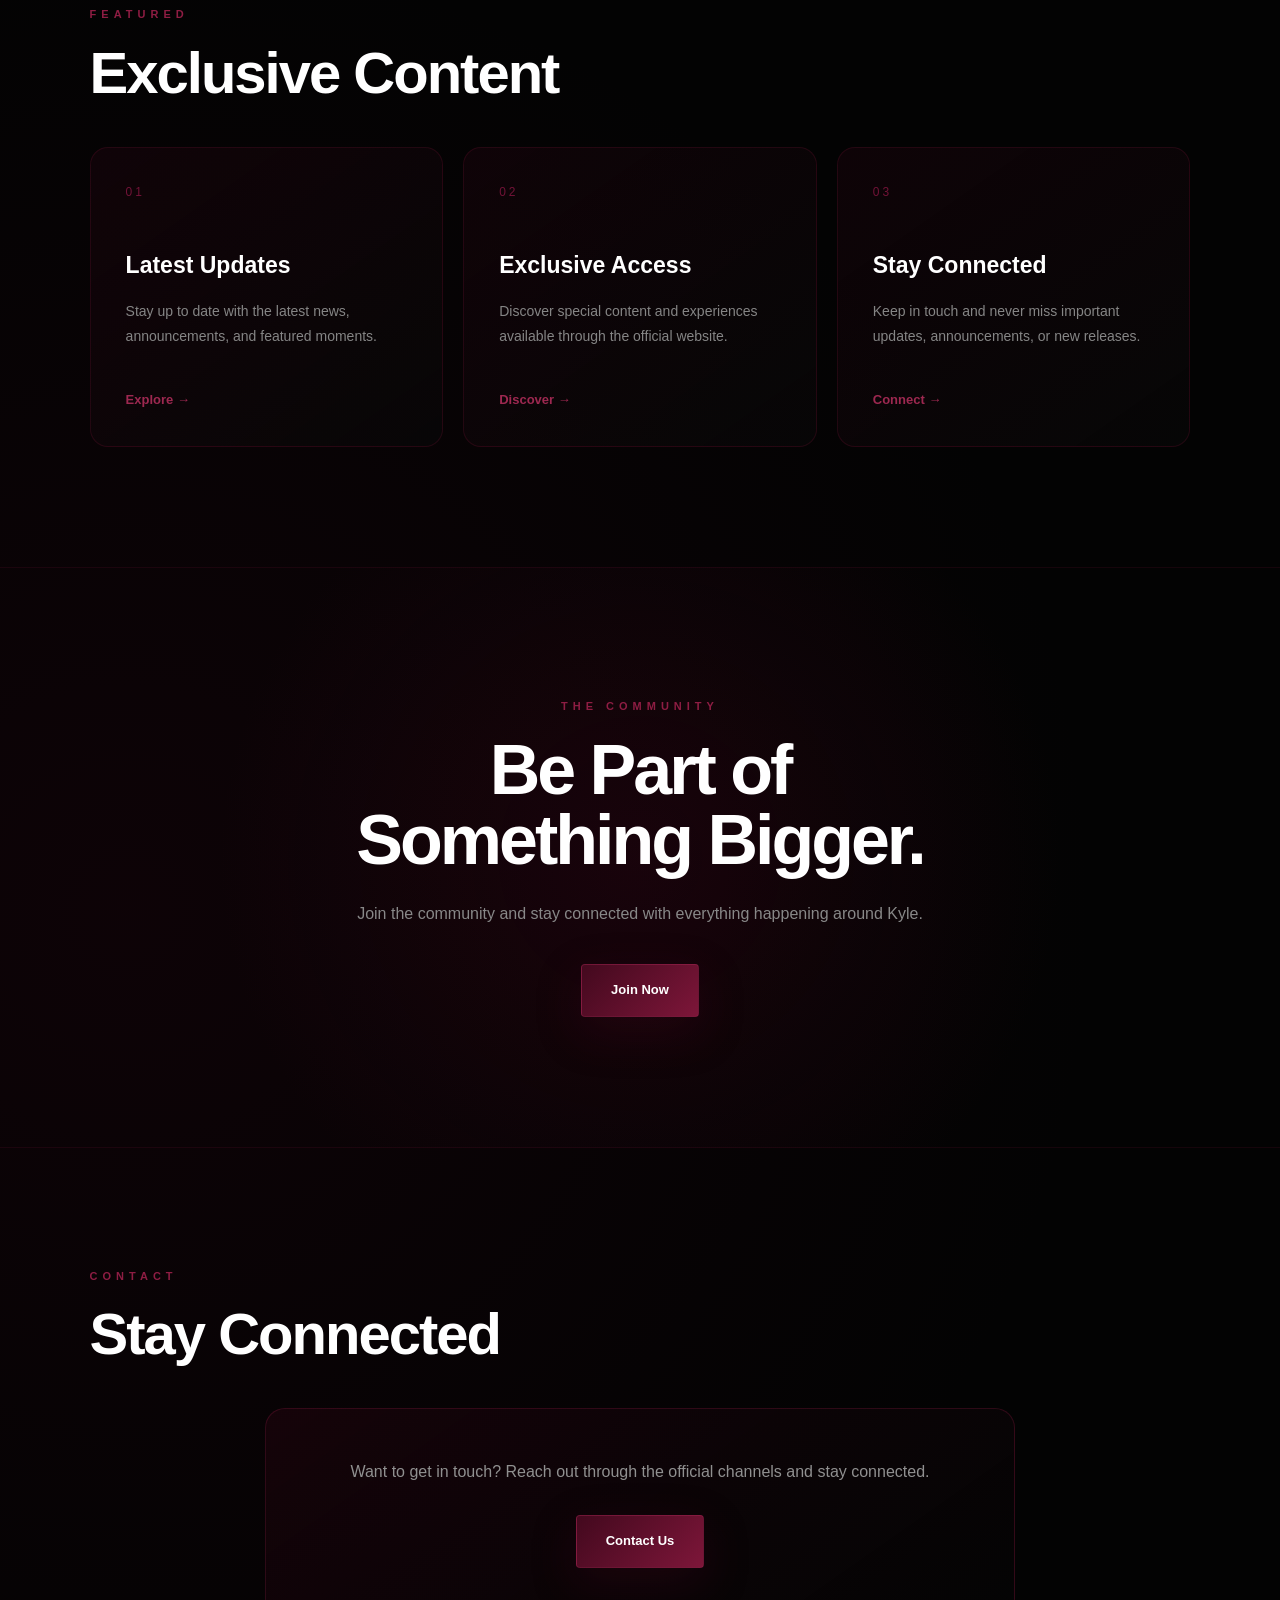
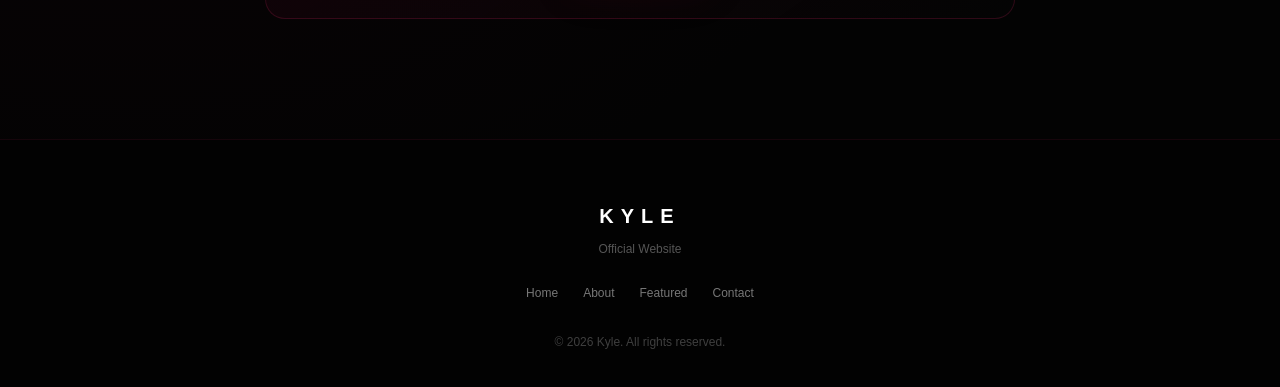
==== commit 6af3c5b2: "Add Login / Sign Up button to index.html" ====
--- a/index.html
+++ b/index.html
@@ -40,6 +40,9 @@
           <a href="#featured" class="btn primary">
             Explore Now
           </a>
+          <a href="login.html" class="btn secondary">
+  Login / Sign Up
+</a>
           <a href="#about" class="btn secondary">
             Discover More
           </a>
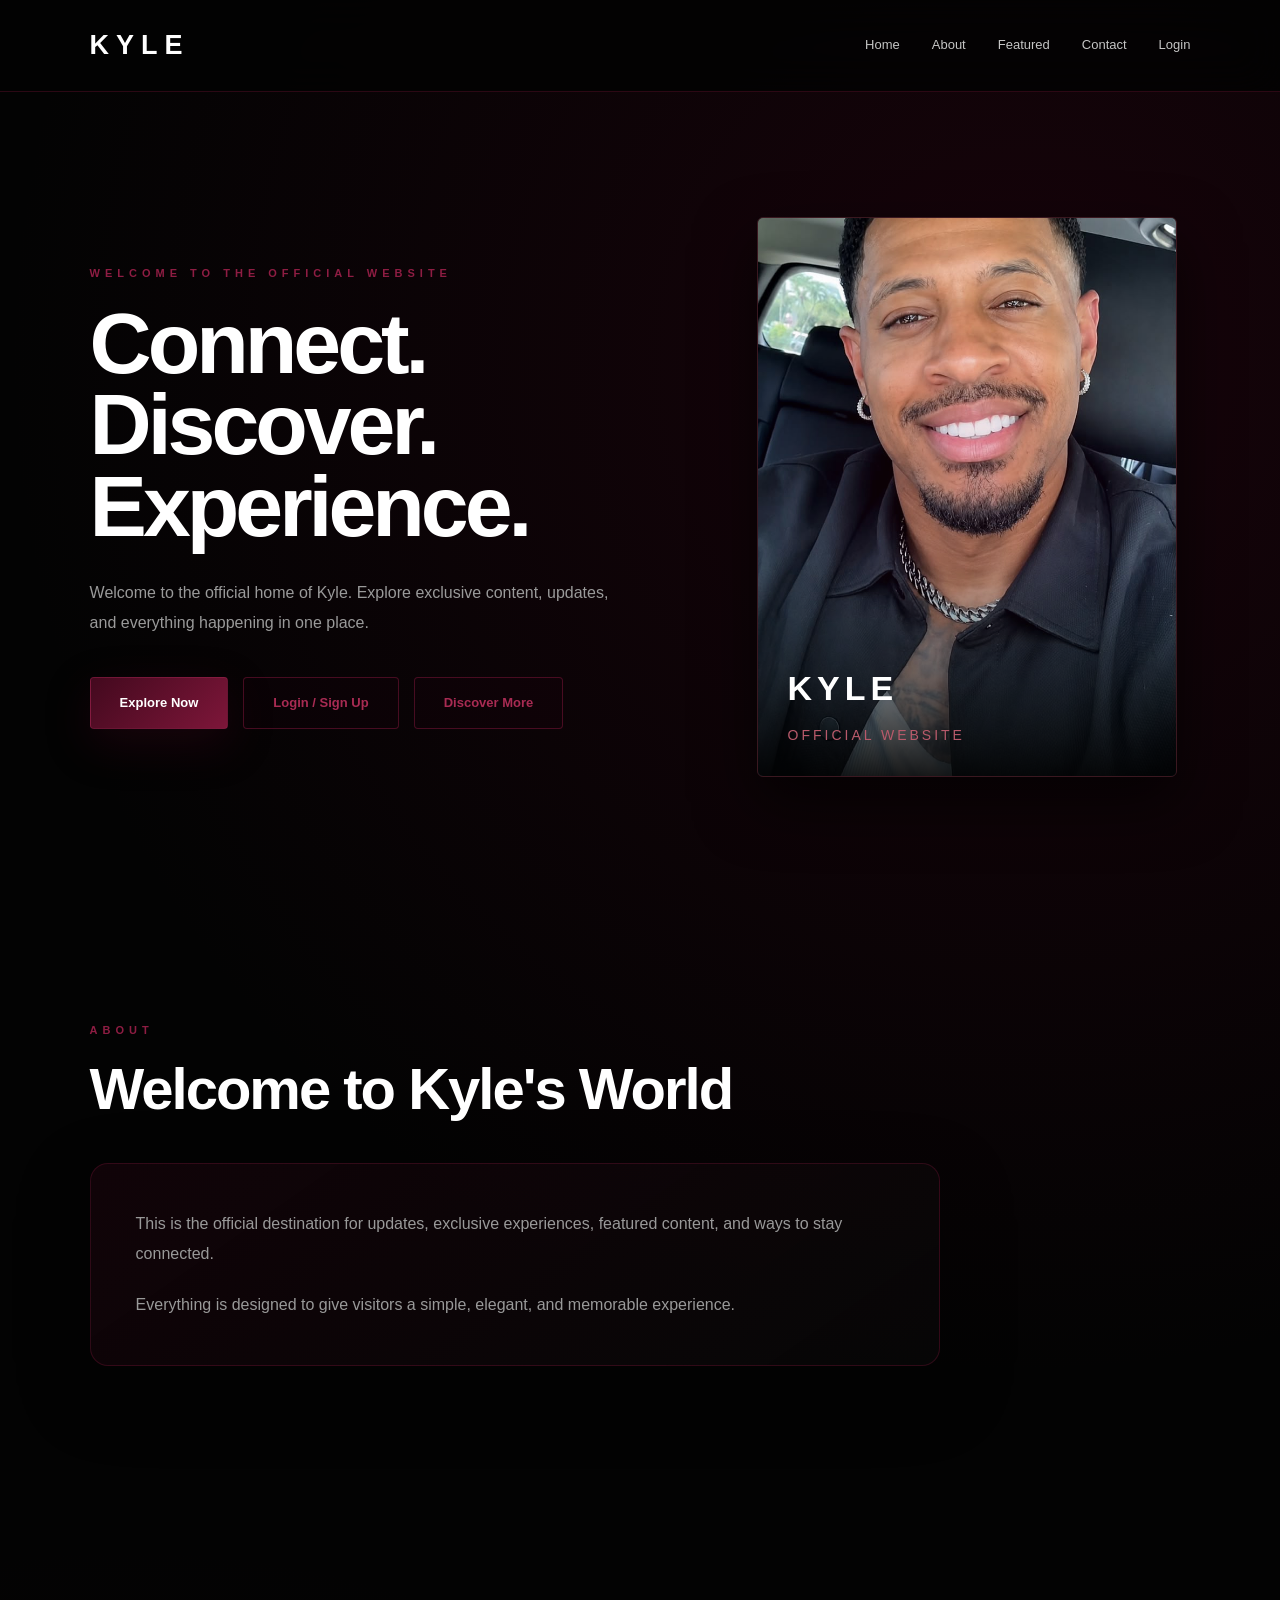
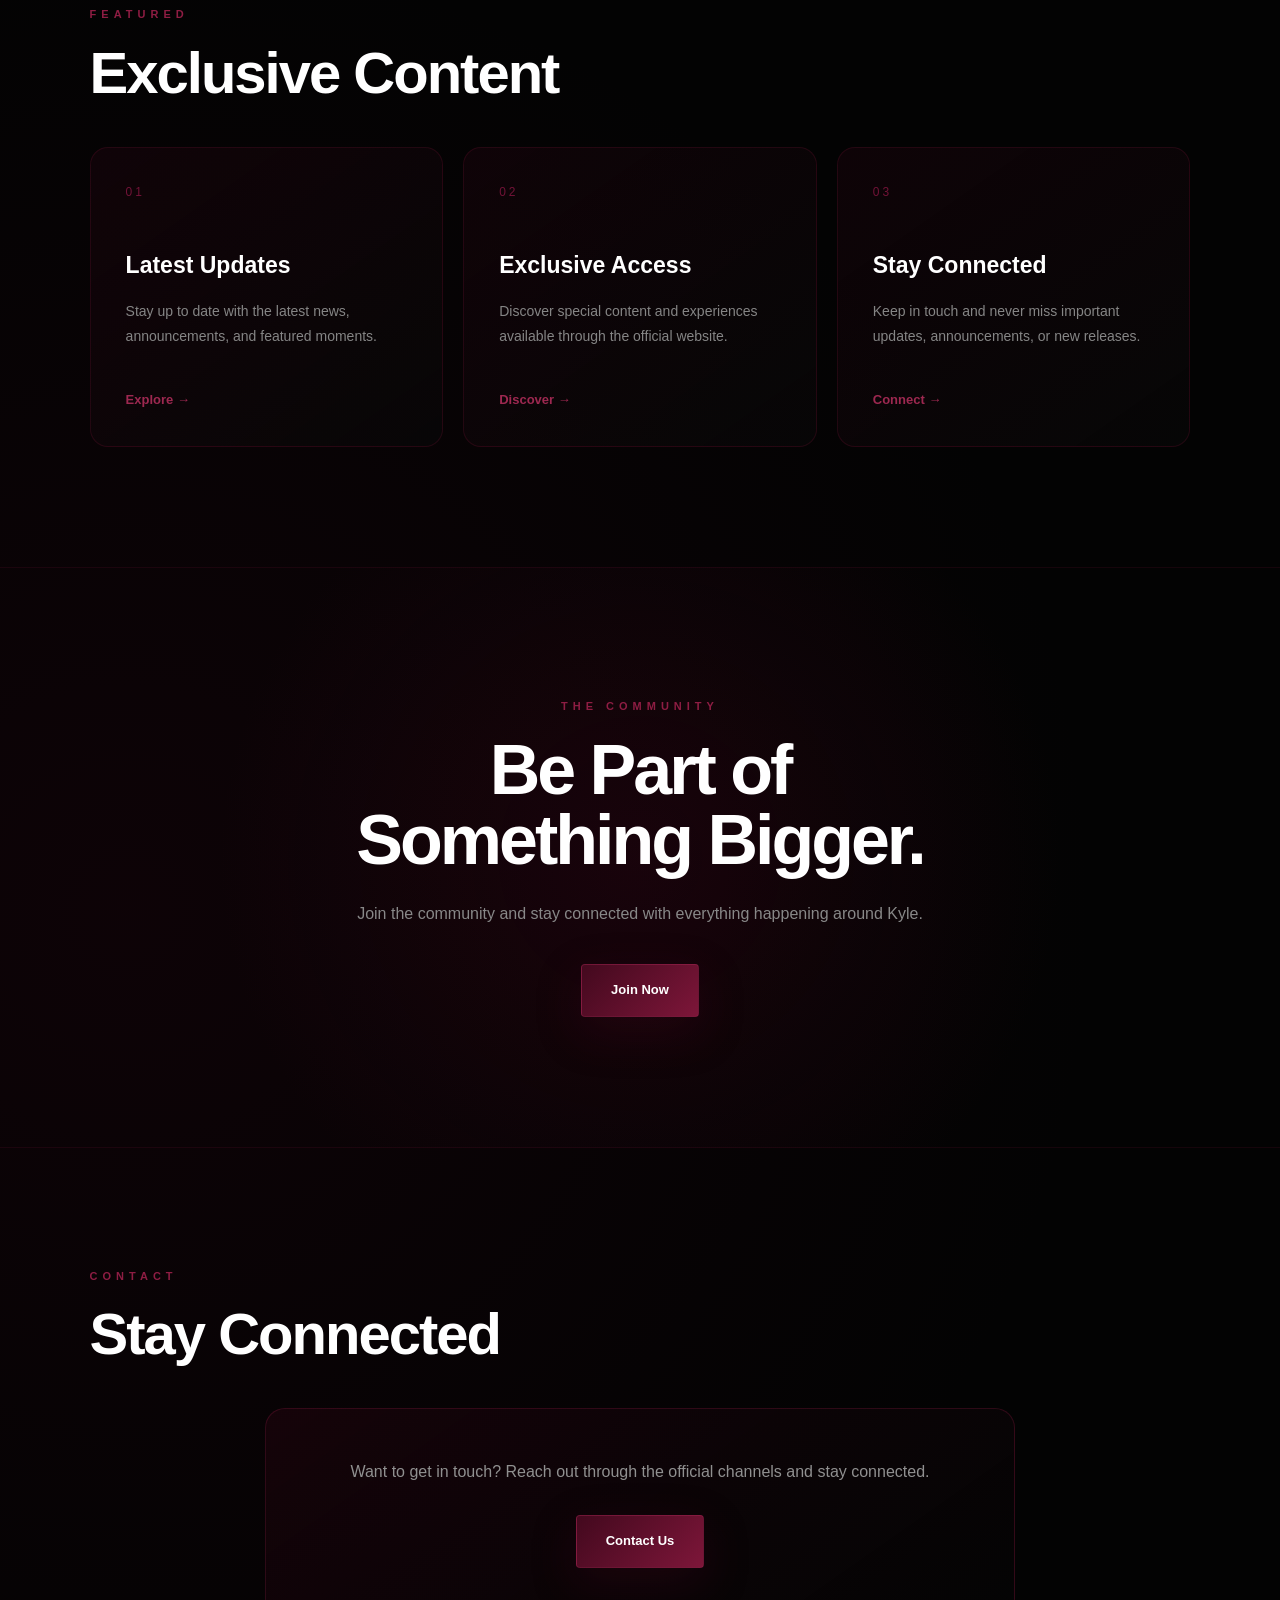
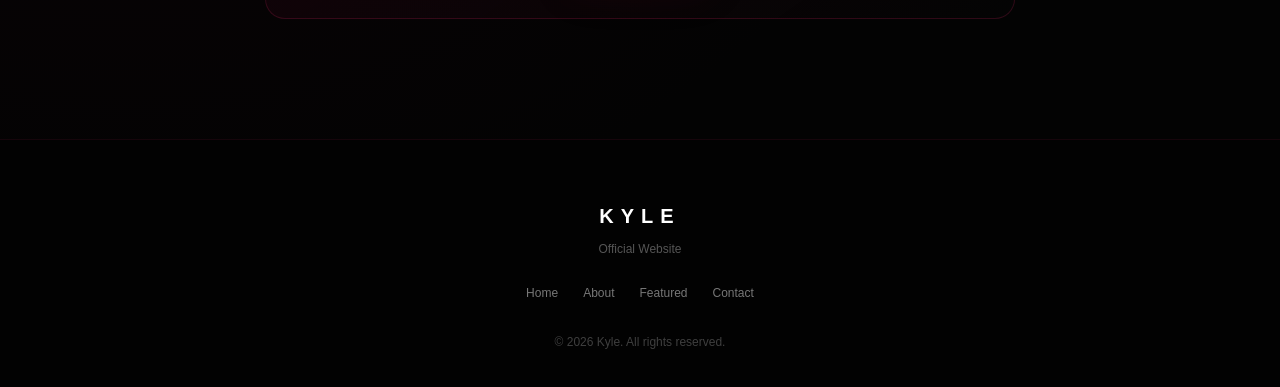
==== commit 0f1c9e94: "Enhance hero section with styles and content updates Added styles for hero section and updated conte" ====
--- a/index.html
+++ b/index.html
@@ -9,9 +9,71 @@
     content="Welcome to Kyle's official website."
   >
   <link rel="stylesheet" href="style.css">
+  <style>
+    /* =========================
+       HERO PHOTO
+    ========================= */
+    .hero-card {
+      position: relative;
+      width: 420px;
+      height: 560px;
+      overflow: hidden;
+      border-radius: 6px;
+      background: #111;
+      border: 1px solid #3a1820;
+      box-shadow: 0 25px 60px rgba(0, 0, 0, 0.65);
+    }
+    .hero-photo {
+      width: 100%;
+      height: 100%;
+      object-fit: cover;
+      display: block;
+    }
+    .photo-overlay {
+      position: absolute;
+      left: 0;
+      right: 0;
+      bottom: 0;
+      padding: 100px 30px 30px;
+      background: linear-gradient(
+        to bottom,
+        transparent,
+        rgba(0, 0, 0, 0.9)
+      );
+    }
+    .photo-overlay h3 {
+      margin: 0;
+      color: #fff;
+      font-size: 34px;
+      letter-spacing: 5px;
+    }
+    .photo-overlay p {
+      margin: 8px 0 0;
+      color: #b85a6b;
+      font-size: 14px;
+      letter-spacing: 3px;
+      text-transform: uppercase;
+    }
+    /* =========================
+       MOBILE HERO
+    ========================= */
+    @media (max-width: 768px) {
+      .hero-card {
+        width: 100%;
+        max-width: 380px;
+        height: 500px;
+        margin: 40px auto 0;
+      }
+      .hero-photo {
+        object-position: center;
+      }
+    }
+  </style>
 </head>
 <body>
-  <!-- HEADER -->
+  <!-- =========================
+       HEADER
+  ========================= -->
   <header>
     <h1>KYLE</h1>
     <nav>
@@ -22,11 +84,15 @@
       <a href="login.html">Login</a>
     </nav>
   </header>
-  <!-- HERO -->
+  <!-- =========================
+       HERO
+  ========================= -->
   <main id="home">
     <section class="hero">
       <div class="hero-text">
-        <p class="welcome">WELCOME TO THE OFFICIAL WEBSITE</p>
+        <p class="welcome">
+          WELCOME TO THE OFFICIAL WEBSITE
+        </p>
         <h2>
           Connect.<br>
           Discover.<br>
@@ -41,26 +107,42 @@
             Explore Now
           </a>
           <a href="login.html" class="btn secondary">
-  Login / Sign Up
-</a>
+            Login / Sign Up
+          </a>
           <a href="#about" class="btn secondary">
             Discover More
           </a>
         </div>
       </div>
-      <!-- LUXURY PROFILE CARD -->
+      <!-- =========================
+           KYLE REAL PHOTO
+      ========================= -->
       <div class="hero-card">
-        <div class="circle"></div>
-        <h3>KYLE</h3>
-        <p>Official Website</p>
+        <img
+          src="kyle1.jpg"
+          alt="Kyle"
+          class="hero-photo"
+        >
+        <div class="photo-overlay">
+          <h3>KYLE</h3>
+          <p>
+            Official Website
+          </p>
+        </div>
       </div>
     </section>
   </main>
-  <!-- ABOUT -->
+  <!-- =========================
+       ABOUT
+  ========================= -->
   <section id="about" class="content-section">
     <div class="section-heading">
-      <p class="welcome">ABOUT</p>
-      <h2>Welcome to Kyle's World</h2>
+      <p class="welcome">
+        ABOUT
+      </p>
+      <h2>
+        Welcome to Kyle's World
+      </h2>
     </div>
     <div class="content-card">
       <p>
@@ -73,46 +155,68 @@
       </p>
     </div>
   </section>
-  <!-- FEATURED -->
+  <!-- =========================
+       FEATURED
+  ========================= -->
   <section id="featured" class="content-section">
     <div class="section-heading">
-      <p class="welcome">FEATURED</p>
-      <h2>Exclusive Content</h2>
+      <p class="welcome">
+        FEATURED
+      </p>
+      <h2>
+        Exclusive Content
+      </h2>
     </div>
     <div class="feature-grid">
       <div class="feature-card">
         <span>01</span>
-        <h3>Latest Updates</h3>
+        <h3>
+          Latest Updates
+        </h3>
         <p>
           Stay up to date with the latest news, announcements,
           and featured moments.
         </p>
-        <a href="#">Explore →</a>
+        <a href="#">
+          Explore →
+        </a>
       </div>
       <div class="feature-card">
         <span>02</span>
-        <h3>Exclusive Access</h3>
+        <h3>
+          Exclusive Access
+        </h3>
         <p>
           Discover special content and experiences available
           through the official website.
         </p>
-        <a href="#">Discover →</a>
+        <a href="exclusive.html">
+          Discover →
+        </a>
       </div>
       <div class="feature-card">
         <span>03</span>
-        <h3>Stay Connected</h3>
+        <h3>
+          Stay Connected
+        </h3>
         <p>
           Keep in touch and never miss important updates,
           announcements, or new releases.
         </p>
-        <a href="#contact">Connect →</a>
-      </div>
-    </div>
-  </section>
-  <!-- COMMUNITY -->
+        <a href="#contact">
+          Connect →
+        </a>
+      </div>
+    </div>
+  </section>
+  <!-- =========================
+       COMMUNITY
+  ========================= -->
   <section class="community">
     <div class="community-box">
-      <p class="welcome">THE COMMUNITY</p>
+      <p class="welcome">
+        THE COMMUNITY
+      </p>
       <h2>
         Be Part of<br>
         Something Bigger.
@@ -121,41 +225,62 @@
         Join the community and stay connected with everything
         happening around Kyle.
       </p>
-      <a href="#contact" class="btn primary">
+      <a href="signup.html" class="btn primary">
         Join Now
       </a>
     </div>
   </section>
-  <!-- CONTACT -->
+  <!-- =========================
+       CONTACT
+  ========================= -->
   <section id="contact" class="content-section">
     <div class="section-heading">
-      <p class="welcome">CONTACT</p>
-      <h2>Stay Connected</h2>
+      <p class="welcome">
+        CONTACT
+      </p>
+      <h2>
+        Stay Connected
+      </h2>
     </div>
     <div class="contact-card">
       <p>
         Want to get in touch? Reach out through the official
         channels and stay connected.
       </p>
-      <a href="mailto:contact@example.com" class="btn primary">
+      <a
+        href="mailto:contact@example.com"
+        class="btn primary"
+      >
         Contact Us
       </a>
     </div>
   </section>
-  <!-- FOOTER -->
+  <!-- =========================
+       FOOTER
+  ========================= -->
   <footer>
-    <h3>KYLE</h3>
+    <h3>
+      KYLE
+    </h3>
     <p>
       Official Website
     </p>
     <div class="footer-links">
-      <a href="#home">Home</a>
-      <a href="#about">About</a>
-      <a href="#featured">Featured</a>
-      <a href="#contact">Contact</a>
+      <a href="#home">
+        Home
+      </a>
+      <a href="#about">
+        About
+      </a>
+      <a href="#featured">
+        Featured
+      </a>
+      <a href="#contact">
+        Contact
+      </a>
     </div>
     <p class="copyright">
-      © 2026 Kyle. All rights reserved.
+      ©️ 2026 Kyle. All rights reserved.
     </p>
   </footer>
 </body>
--- a/style.css
+++ b/style.css
@@ -675,3 +675,360 @@
     padding: 30px;
   }
 }
+/* =========================
+   PROFESSIONAL PROFILE CARD
+========================= */
+
+.profile-dashboard-card {
+    position: relative;
+    overflow: hidden;
+    padding: 26px;
+    border: 1px solid rgba(141, 29, 69, 0.45);
+    background:
+        linear-gradient(135deg, rgba(61, 7, 27, 0.55), rgba(8, 8, 8, 0.96));
+}
+
+.profile-dashboard-card::before {
+    content: "";
+    position: absolute;
+    top: -80px;
+    right: -80px;
+    width: 180px;
+    height: 180px;
+    background: rgba(141, 29, 69, 0.15);
+    border-radius: 50%;
+    filter: blur(20px);
+}
+
+.profile-card-top {
+    position: relative;
+    display: flex;
+    align-items: center;
+    gap: 18px;
+}
+
+.profile-avatar {
+    width: 68px;
+    height: 68px;
+    min-width: 68px;
+    border-radius: 50%;
+    display: flex;
+    align-items: center;
+    justify-content: center;
+
+    background: linear-gradient(
+        145deg,
+        #68112f,
+        #250512
+    );
+
+    border: 1px solid rgba(141, 29, 69, 0.7);
+
+    font-size: 14px;
+    font-weight: 700;
+    letter-spacing: 1px;
+
+    box-shadow:
+        0 0 25px rgba(141, 29, 69, 0.25),
+        inset 0 0 15px rgba(255,255,255,0.04);
+}
+
+.profile-card-info {
+    position: relative;
+}
+
+.profile-label {
+    display: block;
+    margin-bottom: 5px;
+
+    font-size: 10px;
+    letter-spacing: 2px;
+    color: #8d1d45;
+    font-weight: 700;
+}
+
+.profile-card-info h3 {
+    margin: 0 0 6px;
+    font-size: 21px;
+    text-transform: uppercase;
+    letter-spacing: 0.5px;
+}
+
+.profile-card-info p {
+    margin: 0;
+    color: #9a9a9a;
+    font-size: 13px;
+    line-height: 1.5;
+}
+
+.profile-card-bottom {
+    position: relative;
+
+    display: flex;
+    align-items: center;
+    justify-content: space-between;
+
+    margin-top: 25px;
+    padding-top: 17px;
+
+    border-top: 1px solid rgba(120, 20, 55, 0.25);
+}
+
+.profile-card-bottom > span {
+    font-size: 10px;
+    letter-spacing: 1.5px;
+    color: #777;
+    font-weight: 700;
+}
+
+.profile-dashboard-card .card-link {
+    color: #fff;
+    text-decoration: none;
+    font-size: 12px;
+    font-weight: 700;
+    letter-spacing: 1px;
+    transition: 0.3s ease;
+}
+
+.profile-dashboard-card .card-link:hover {
+    color: #8d1d45;
+    transform: translateX(4px);
+}
+/* ==========================================
+   PREMIUM DASHBOARD PROFILE
+========================================== */
+.dashboard-profile-card {
+    position: relative;
+    width: 100%;
+    margin-bottom: 28px;
+    padding: 30px;
+    box-sizing: border-box;
+    background:
+        linear-gradient(
+            135deg,
+            rgba(61, 7, 27, 0.95),
+            rgba(12, 5, 8, 0.98) 55%,
+            rgba(3, 3, 3, 1)
+        );
+    border: 1px solid rgba(141, 29, 69, 0.55);
+    border-radius: 18px;
+    overflow: hidden;
+    box-shadow:
+        0 15px 45px rgba(0, 0, 0, 0.45),
+        inset 0 1px 0 rgba(255, 255, 255, 0.04);
+    transition: transform 0.3s ease, border-color 0.3s ease;
+}
+.dashboard-profile-card:hover {
+    transform: translateY(-3px);
+    border-color: rgba(141, 29, 69, 0.9);
+}
+/* Burgundy glow */
+.dashboard-profile-card::before {
+    content: "";
+    position: absolute;
+    width: 280px;
+    height: 280px;
+    top: -150px;
+    right: -80px;
+    background: rgba(141, 29, 69, 0.22);
+    border-radius: 50%;
+    filter: blur(45px);
+    pointer-events: none;
+}
+/* Header */
+.profile-card-header {
+    position: relative;
+    z-index: 2;
+    display: flex;
+    align-items: center;
+    gap: 20px;
+}
+/* Large avatar */
+.profile-avatar-large {
+    width: 82px;
+    height: 82px;
+    min-width: 82px;
+    border-radius: 50%;
+    display: flex;
+    align-items: center;
+    justify-content: center;
+    background:
+        linear-gradient(
+            145deg,
+            #8d1d45,
+            #3d071b 55%,
+            #16030b
+        );
+    border: 2px solid rgba(255, 255, 255, 0.12);
+    box-shadow:
+        0 0 0 6px rgba(141, 29, 69, 0.08),
+        0 10px 30px rgba(0, 0, 0, 0.45);
+}
+.profile-avatar-large span {
+    font-size: 13px;
+    font-weight: 800;
+    letter-spacing: 2px;
+    color: #ffffff;
+}
+/* Title */
+.profile-card-title {
+    flex: 1;
+}
+.profile-overline {
+    display: block;
+    margin-bottom: 6px;
+    color: #8d1d45;
+    font-size: 10px;
+    font-weight: 800;
+    letter-spacing: 2.5px;
+}
+.profile-card-title h2 {
+    margin: 0;
+    color: #ffffff;
+    font-size: 27px;
+    font-weight: 700;
+    letter-spacing: -0.5px;
+}
+.profile-card-title p {
+    margin: 6px 0 0;
+    color: #999999;
+    font-size: 13px;
+}
+/* Active status */
+.profile-status {
+    align-self: flex-start;
+    display: flex;
+    align-items: center;
+    gap: 7px;
+    padding: 7px 11px;
+    border: 1px solid rgba(141, 29, 69, 0.35);
+    border-radius: 30px;
+    background: rgba(0, 0, 0, 0.28);
+    color: #aaaaaa;
+    font-size: 9px;
+    font-weight: 800;
+    letter-spacing: 1.5px;
+}
+.status-dot {
+    width: 7px;
+    height: 7px;
+    border-radius: 50%;
+    background: #8d1d45;
+    box-shadow: 0 0 10px rgba(141, 29, 69, 0.9);
+}
+/* Divider */
+.profile-card-divider {
+    position: relative;
+    z-index: 2;
+    height: 1px;
+    margin: 25px 0;
+    background:
+        linear-gradient(
+            90deg,
+            rgba(141, 29, 69, 0.5),
+            rgba(141, 29, 69, 0.05)
+        );
+}
+/* Details */
+.profile-card-details {
+    position: relative;
+    z-index: 2;
+    display: grid;
+    grid-template-columns: repeat(3, 1fr);
+    gap: 15px;
+}
+.profile-detail {
+    padding: 16px;
+    background: rgba(0, 0, 0, 0.25);
+    border: 1px solid rgba(255, 255, 255, 0.05);
+    border-radius: 10px;
+}
+.detail-label {
+    display: block;
+    margin-bottom: 7px;
+    color: #777777;
+    font-size: 9px;
+    font-weight: 700;
+    letter-spacing: 1.5px;
+}
+.profile-detail strong {
+    color: #ffffff;
+    font-size: 11px;
+    font-weight: 700;
+    letter-spacing: 0.5px;
+}
+/* Button */
+.profile-view-button {
+    position: relative;
+    z-index: 2;
+    display: flex;
+    align-items: center;
+    justify-content: space-between;
+    width: 100%;
+    box-sizing: border-box;
+    margin-top: 22px;
+    padding: 15px 18px;
+    border: 1px solid rgba(141, 29, 69, 0.65);
+    border-radius: 9px;
+    background:
+        linear-gradient(
+            90deg,
+            rgba(141, 29, 69, 0.35),
+            rgba(61, 7, 27, 0.25)
+        );
+    color: #ffffff;
+    text-decoration: none;
+    font-size: 11px;
+    font-weight: 800;
+    letter-spacing: 1.5px;
+    transition: all 0.3s ease;
+}
+.profile-view-button:hover {
+    background:
+        linear-gradient(
+            90deg,
+            #68112f,
+            #3d071b
+        );
+    border-color: #8d1d45;
+}
+.profile-arrow {
+    font-size: 20px;
+    transition: transform 0.3s ease;
+}
+.profile-view-button:hover .profile-arrow {
+    transform: translateX(5px);
+}
+/* ==========================================
+   MOBILE
+========================================== */
+@media (max-width: 650px) {
+    .dashboard-profile-card {
+        padding: 22px;
+        border-radius: 15px;
+    }
+    .profile-card-header {
+        gap: 14px;
+    }
+    .profile-avatar-large {
+        width: 65px;
+        height: 65px;
+        min-width: 65px;
+    }
+    .profile-card-title h2 {
+        font-size: 22px;
+    }
+    .profile-card-title p {
+        font-size: 12px;
+    }
+    .profile-status {
+        display: none;
+    }
+    .profile-card-details {
+        grid-template-columns: 1fr;
+        gap: 9px;
+    }
+    .profile-detail {
+        padding: 13px;
+    }
+}
